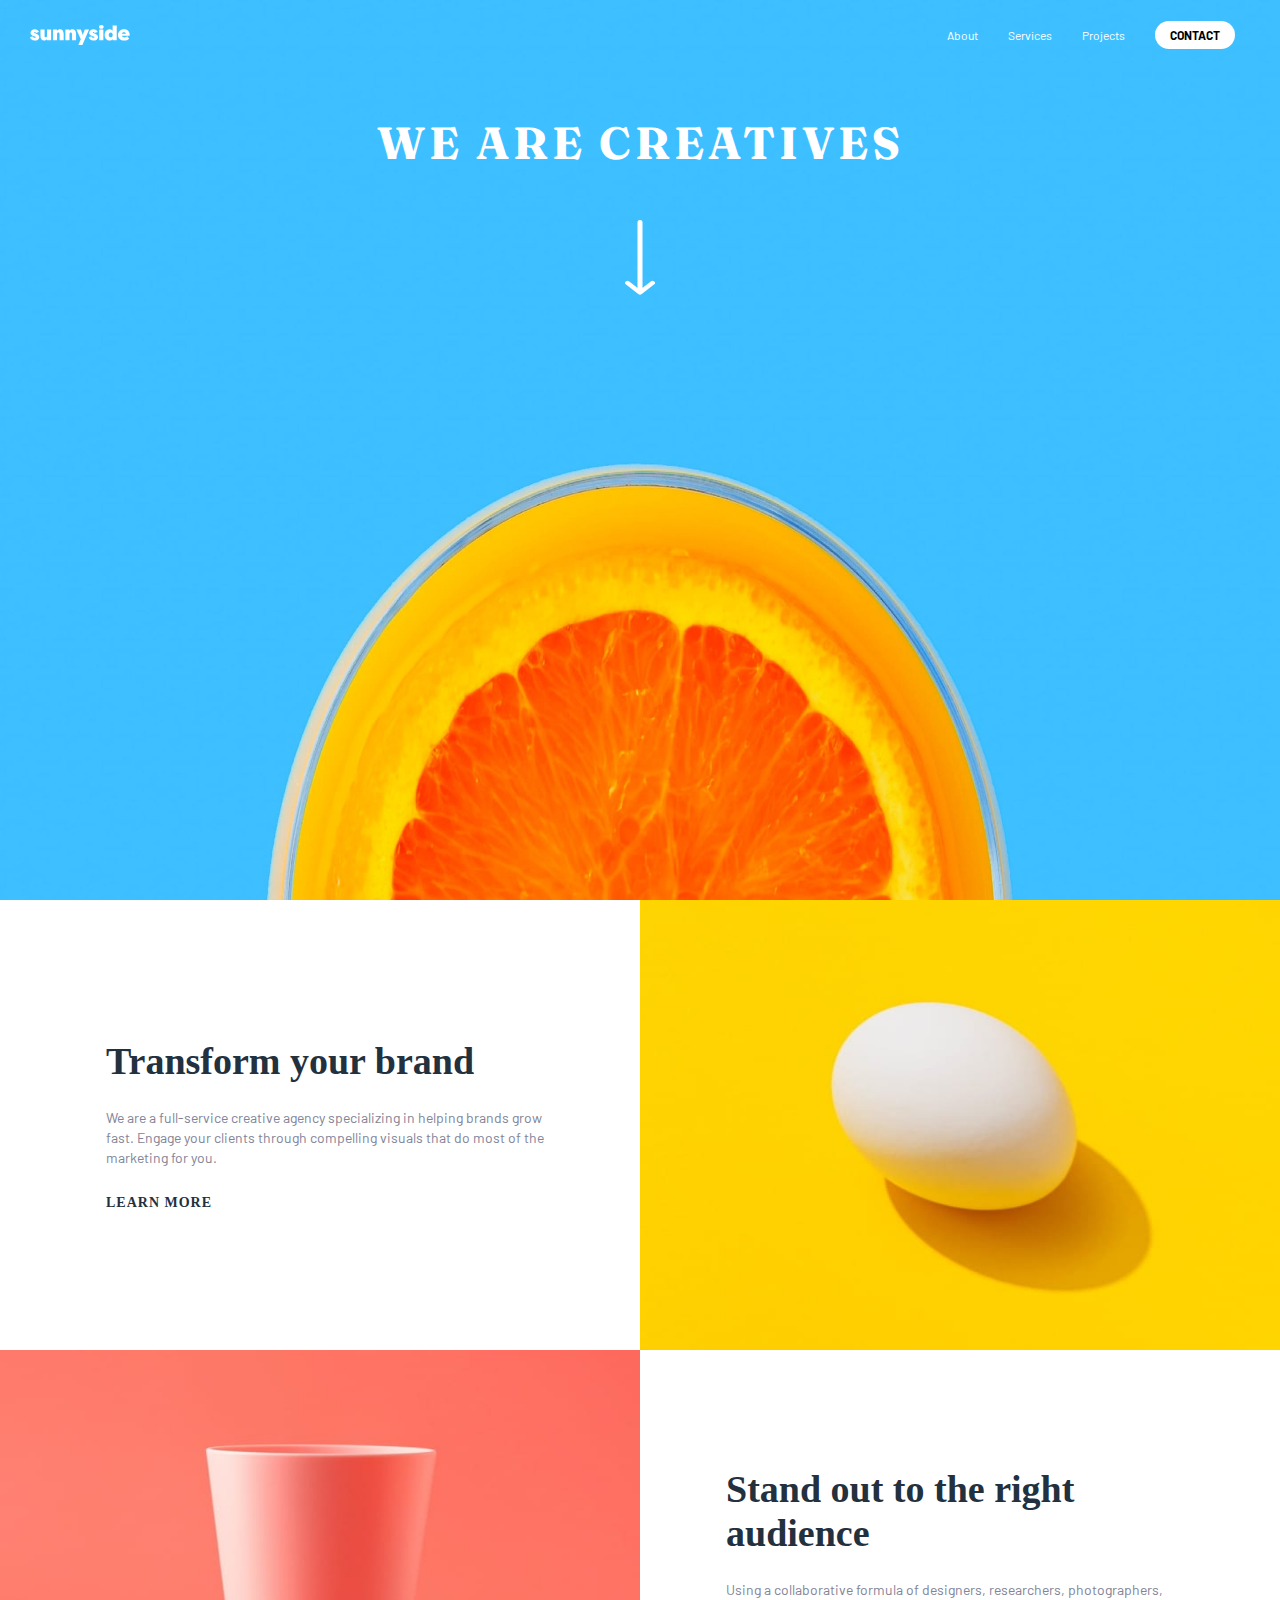
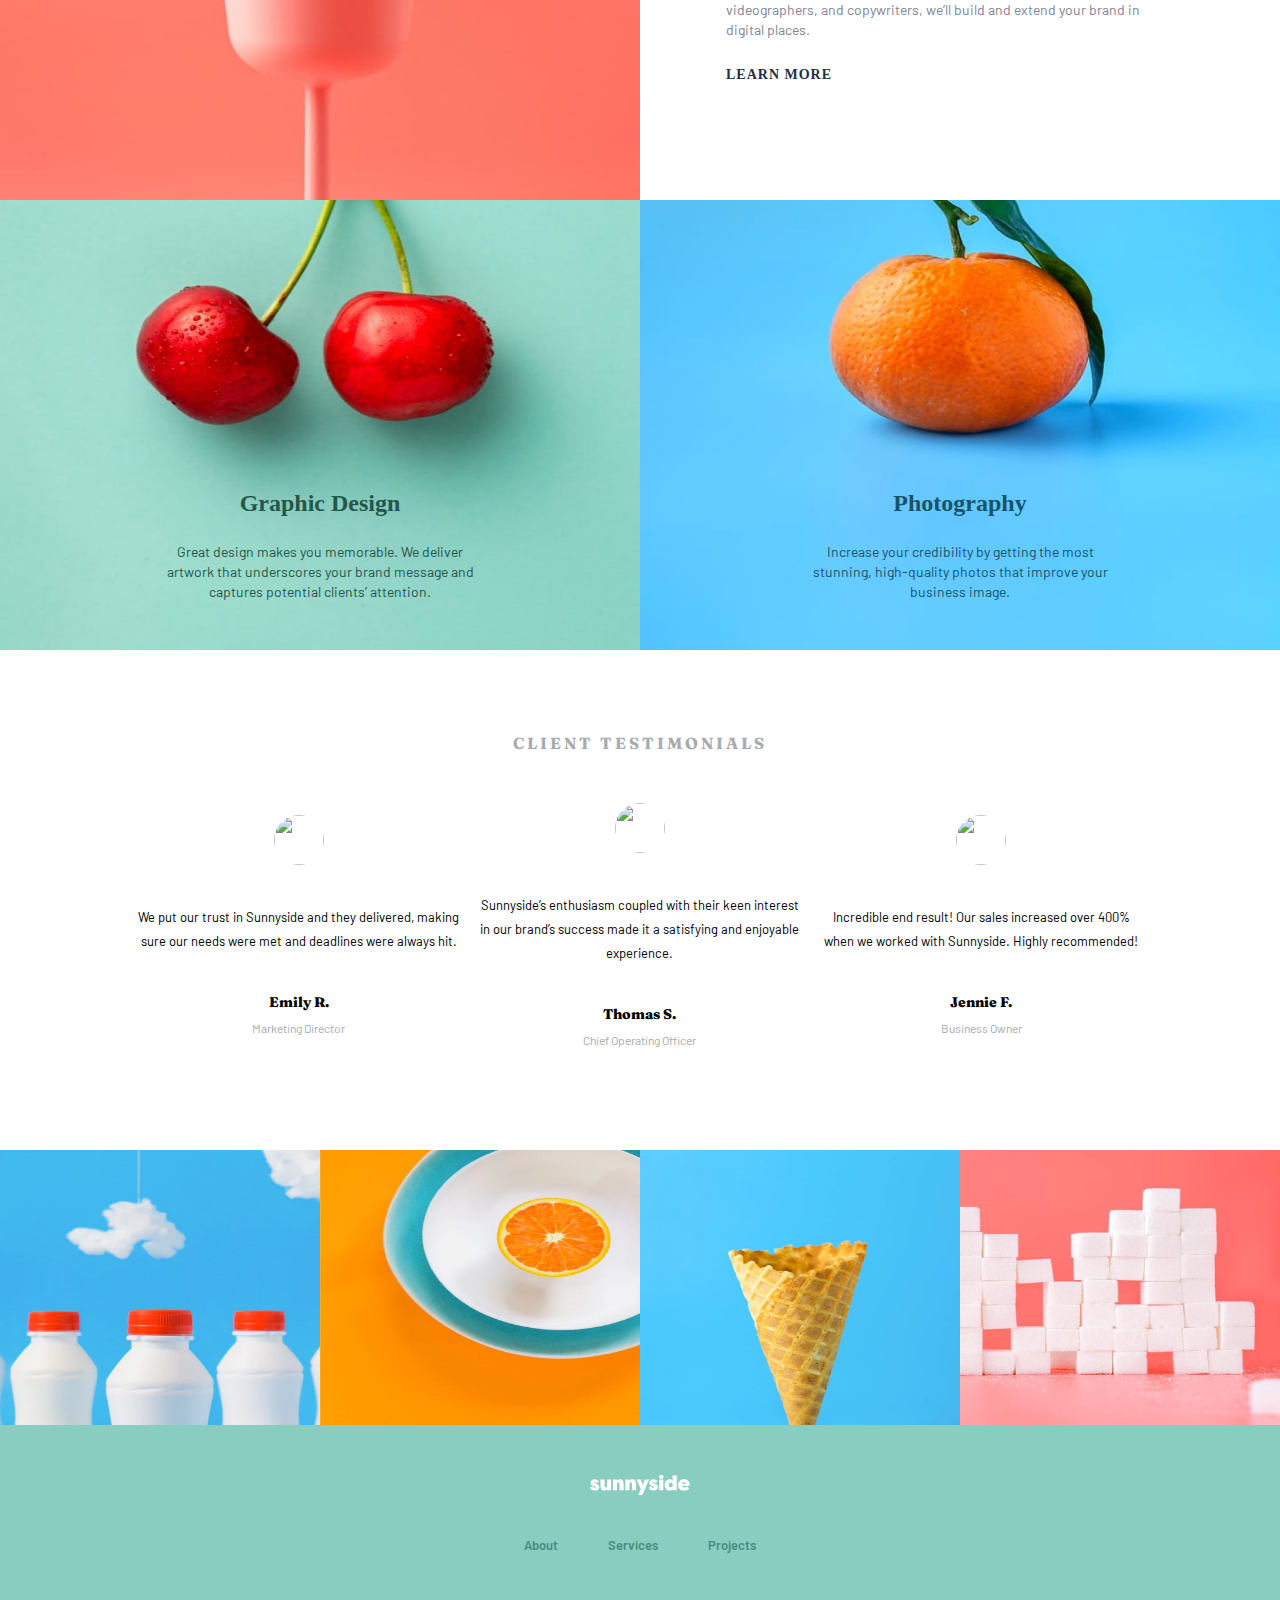
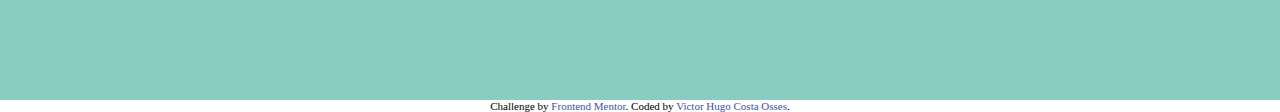
==== Projeto001/index.html @ dfcd403d "Inserindo projeto de treino" ====
<!DOCTYPE html>
<html lang="en">
<head>
  <meta charset="UTF-8">
  <meta name="viewport" content="width=device-width, initial-scale=1.0">

  <link rel="icon" type="image/png" sizes="32x32" href="./images/favicon-32x32.png">
  
  <!-- CSS -->
  <link rel="stylesheet" href="css/style.css">

  <!-- Google Fonts -->
  <link href="https://fonts.googleapis.com/css2?family=Barlow:wght@400&family=Fraunces:wght@600;700&display=swap" rel="stylesheet">

  <title>Frontend Mentor | Sunnyside agency landing page</title>

  <style>
    .attribution { font-size: 11px; text-align: center;}
    .attribution a { color: hsl(228, 45%, 44%); }
  </style>

</head>
<body>
  <header class="background-header">
      <menu>
        <a href="#" class="logo"></a>
        <ul>
          <li><a href="#">About</a></li>
          <li><a href="#">Services</a></li>
          <li><a href="#">Projects</a></li>
          <li><a href="#" class="contact"> Contact</a></li>
        </ul>
        <div class="hamburger"></div>
      </menu>
      <div class="header-text">
        <h2>We are creatives</h2>
        <div class="arrow-down"></div>
      </div>
  </header>
  
  <div class="conteudo">
    <section class="first-section">
      <div class="content-text">
        <div>
          <h3>Transform your brand</h3>
          <p class="mg-top-bottom"> We are a full-service creative agency specializing in helping brands grow fast. 
            Engage your clients through compelling visuals that do most of the marketing for you.</p>
          <a href="#">Learn more</a>
        </div>
      </div>
      <div class="egg"></div>
    </section>

    <section class="second-section">
      <div class="stand-out"></div>
      <div class="content-text mg-right">
        <div>
          <h3>Stand out to the right audience</h3>
          <p class="mg-top-bottom">Using a collaborative formula of designers, researchers, photographers, videographers, and copywriters, we’ll build and extend your brand in digital places. </p>
          <a href="#">Learn more</a>
        </div>
      </div>
    </section>

    <section class="third-section">
      <div class="graphic-design">
        <div class="content-box">
          <div class="content-bottom">
            <h3>Graphic Design</h3>
            <p>Great design makes you memorable. We deliver artwork that underscores your brand message and captures potential clients’ attention.</p>
          </div>
        </div>
      </div>
  
      <div class="photography">
        <div class="content-box">
          <div class="content-bottom">
            <h3>Photography</h3>
            <p>Increase your credibility by getting the most stunning, high-quality photos that improve your business image.</p>
          </div>
        </div>
      </div>
    </section>

    <section class="client-testimonials">
      <div class="content">
          <header>
            <h2>Client testimonials</h2>
          </header>
          <div class="cards">
            <div class="card">
              <img src="../images/image-emily.jpg" alt="">
              <p>We put our trust in Sunnyside and they delivered, making sure our needs were met and deadlines were always hit.</p>
              <span class="name">Emily R.</span>
              <span class="profi">Marketing Director</span>
            </div>
            <div class="card">
              <img src="../images/image-thomas.jpg"  alt="">
              <p>Sunnyside’s enthusiasm coupled with their keen interest in our brand’s success made it a satisfying and enjoyable experience.</p>
              <span class="name">Thomas S.</span>
              <span class="profi">Chief Operating Officer</span>
            </div>
            <div class="card">
              <img src="../images/image-jennie.jpg"  alt="">
              <p>Incredible end result! Our sales increased over 400% when we worked with Sunnyside. Highly recommended!</p>
              <span class="name">Jennie F.</span>
              <span class="profi">Business Owner</span>
            </div>
          </div>
      </div>
    </section>
  </div>

  <footer>
    <div class="images-footer">
      <div>
        <div id="milkbottles" class="img-footer"></div>
        <div id="orange" class="img-footer"></div>
      </div>
      <div>
        <div id="cone" class="img-footer"></div>
        <div id="sugarcubes" class="img-footer"></div>
      </div>
    </div>
    <div class="footer-links">
      <div class="content-footer">
        <a href="#" class="logo"></a>

        <ul class="links">
          <li><a href="#">About</a></li>
          <li><a href="#">Services</a></li>
          <li><a href="#">Projects</a></li>
        </ul>

        <ul class="midia-links">
          <li><a href="#"><img src="../images/icon-facebook.svg" alt="" srcset=""></a></li>
          <li><a href="#"><img src="../images/icon-instagram.svg" alt="" srcset=""></a></li>
          <li><a href="#"><img src="../images/icon-twitter.svg" alt="" srcset=""></a></li>
          <li><a href="#"><img src="../images/icon-pinterest.svg" alt="" srcset=""></a></li>
        </ul>
      </div>
    </div>
  </footer>

  <div class="attribution">
    Challenge by <a href="https://www.frontendmentor.io?ref=challenge" target="_blank">Frontend Mentor</a>. 
    Coded by <a href="#">Victor Hugo Costa Osses</a>.
  </div>
</body>
</html>
---- Projeto001/css/style.css ----
* {
  padding: 0px;
  margin: 0px;
  box-sizing: border-box;
  text-decoration: none;
}

body header.background-header {
  background-size: contain;
  background-repeat: no-repeat;
  width: 100%;
  height: 100%;
  background-size: 100% 100%;
  height: 100vh;
  min-height: 400px;
  background-color: #3dbeff;
  background-image: url("../images/desktop/image-header.jpg");
}
@media screen and (max-width: 576px) {
  body header.background-header {
    background-image: url("../images/mobile/image-header.jpg");
    min-height: 400px;
    height: 100vh;
  }
}
body header.background-header menu {
  display: flex;
  align-items: center;
  justify-content: center;
  justify-content: space-between;
  width: 100%;
  height: 50px;
  padding: 20px 30px 0px 30px;
}
body header.background-header menu a.logo {
  background-size: contain;
  background-repeat: no-repeat;
  width: 100%;
  height: 100%;
  background-size: 100% 100%;
  width: 100px;
  height: 20px;
  background-image: url("../images/logo.svg");
}
body header.background-header menu ul {
  display: flex;
  align-items: center;
  justify-content: center;
  list-style: none;
}
@media screen and (max-width: 576px) {
  body header.background-header menu ul {
    display: none;
  }
}
body header.background-header menu ul li {
  margin: 0px 15px 0px 15px;
}
body header.background-header menu ul li a {
  color: white;
  font-family: "Barlow", sans-serif;
  font-size: 12px;
}
body header.background-header menu ul li a.contact {
  color: white;
  font-family: "Barlow", sans-serif;
  font-size: 12px;
  color: black;
  background: white;
  border-radius: 15px;
  padding: 7px 15px 7px 15px;
  text-transform: uppercase;
  font-weight: 700;
}
body header.background-header menu div.hamburger {
  background-size: contain;
  background-repeat: no-repeat;
  width: 100%;
  height: 100%;
  background-size: 100% 100%;
  background-image: url("../images/icon-hamburger.svg");
  width: 20px;
  height: 20px;
  display: none;
  cursor: pointer;
}
@media screen and (max-width: 576px) {
  body header.background-header menu div.hamburger {
    display: block;
  }
}
body header.background-header div.header-text {
  display: flex;
  align-items: center;
  justify-content: center;
  flex-direction: column;
}
body header.background-header div.header-text h2 {
  font-family: "Fraunces", sans-serif;
  font-size: 45px;
  color: white;
  text-transform: uppercase;
  letter-spacing: 4px;
  margin-top: 65px;
  text-align: center;
}
@media screen and (min-width: 577px) and (max-width: 768px) {
  body header.background-header div.header-text h2 {
    width: 50%;
    font-size: 40px;
    margin-top: 60px;
  }
}
@media screen and (max-width: 576px) {
  body header.background-header div.header-text h2 {
    padding: 0px 20px 0px 20px;
  }
}
body header.background-header div.header-text div.arrow-down {
  background-size: contain;
  background-repeat: no-repeat;
  width: 100%;
  height: 100%;
  background-size: 100% 100%;
  display: flex;
  align-items: center;
  justify-content: center;
  background-image: url("../images/icon-arrow-down.svg");
  width: 30px;
  height: 75px;
  margin: 50px 0px 0px 0px;
}
@media screen and (min-width: 577px) and (max-width: 768px) {
  body header.background-header div.header-text div.arrow-down {
    width: 35px;
    margin: 30px 0px 0px 0px;
  }
}
@media screen and (max-width: 576px) {
  body header.background-header div.header-text div.arrow-down {
    width: 35px;
    height: 90px;
    margin: 35px 0px 0px 0px;
  }
}
body div.conteudo section {
  display: flex;
  align-items: center;
  justify-content: center;
  flex-direction: row;
  justify-content: space-between;
  height: 450px;
}
@media screen and (max-width: 576px) {
  body div.conteudo section {
    height: 700px;
    text-align: center;
  }
}
@media screen and (max-width: 576px) {
  body div.conteudo section.first-section {
    flex-direction: column-reverse;
  }
}
@media screen and (max-width: 576px) {
  body div.conteudo section.second-section {
    flex-direction: column;
  }
}
@media screen and (max-width: 576px) {
  body div.conteudo section.third-section {
    flex-direction: column;
    height: 900px;
  }
}
@media screen and (min-width: 577px) and (max-width: 768px) {
  body div.conteudo section.third-section {
    height: 500px;
  }
}
body div.conteudo section div.egg {
  background-size: contain;
  background-repeat: no-repeat;
  width: 100%;
  height: 100%;
  background-size: 100% 100%;
  background-image: url("../images/desktop/image-transform.jpg");
}
@media screen and (max-width: 576px) {
  body div.conteudo section div.egg {
    height: 500px;
    background-image: url("../images/mobile/image-transform.jpg");
  }
}
body div.conteudo section div.stand-out {
  display: flex;
  align-items: center;
  justify-content: center;
  background-size: contain;
  background-repeat: no-repeat;
  width: 100%;
  height: 100%;
  background-size: 100% 100%;
  background-image: url("../images/desktop/image-stand-out.jpg");
}
@media screen and (max-width: 576px) {
  body div.conteudo section div.stand-out {
    height: 500px;
    background-image: url("../images/mobile/image-stand-out.jpg");
  }
}
body div.conteudo section div.photography {
  display: flex;
  align-items: center;
  justify-content: center;
  background-size: contain;
  background-repeat: no-repeat;
  width: 100%;
  height: 100%;
  background-size: 100% 100%;
  background-image: url("../images/desktop/image-photography.jpg");
}
@media screen and (max-width: 576px) {
  body div.conteudo section div.photography {
    height: 700px;
    background-image: url("../images/mobile/image-photography.jpg");
  }
}
body div.conteudo section div.photography p {
  color: #19536b;
}
body div.conteudo section div.photography h3 {
  color: #19536b;
}
body div.conteudo section div.graphic-design {
  background-size: contain;
  background-repeat: no-repeat;
  width: 100%;
  height: 100%;
  background-size: 100% 100%;
  display: flex;
  align-items: center;
  justify-content: center;
  background-image: url("../images/desktop/image-graphic-design.jpg");
}
@media screen and (max-width: 576px) {
  body div.conteudo section div.graphic-design {
    height: 700px;
    background-image: url("../images/mobile/image-graphic-design.jpg");
  }
}
body div.conteudo section div.graphic-design p {
  color: #25564b;
}
body div.conteudo section div.graphic-design h3 {
  color: #25564b;
}
body div.conteudo section div.content-box {
  position: relative;
  display: flex;
  flex-direction: column;
  text-align: center;
  width: 50%;
  height: 100%;
}
@media screen and (max-width: 576px) {
  body div.conteudo section div.content-box {
    width: 80%;
  }
}
@media screen and (min-width: 577px) and (max-width: 768px) {
  body div.conteudo section div.content-box {
    width: 70%;
  }
}
@media screen and (min-width: 769px) and (max-width: 992px) {
  body div.conteudo section div.content-box {
    width: 80%;
  }
}
body div.conteudo section div.content-box div.content-bottom {
  position: absolute;
  bottom: 0;
  transform: translateY(-40px);
  height: 120px;
  min-height: auto;
}
body div.conteudo section div.content-box div.content-bottom h3 {
  font-size: 24px;
}
@media screen and (max-width: 576px) {
  body div.conteudo section div.content-box div.content-bottom h3 {
    font-size: 32px;
  }
}
body div.conteudo section div.content-box div.content-bottom p {
  font-size: 14px;
  line-height: 20px;
  font-family: "Barlow", sans-serif;
  margin-top: 25px;
}
@media screen and (max-width: 576px) {
  body div.conteudo section div.content-box div.content-bottom p {
    font-size: 16px;
  }
}
body div.conteudo section.client-testimonials {
  height: auto;
  min-height: 500px;
  justify-content: center;
  padding: 50px 0px 50px 0px;
}
@media screen and (min-width: 769px) and (max-width: 992px) {
  body div.conteudo section.client-testimonials {
    padding: 80px 0px 80px 0px;
  }
}
@media screen and (min-width: 577px) and (max-width: 768px) {
  body div.conteudo section.client-testimonials {
    padding: 80px 0px 80px 0px;
  }
}
@media screen and (max-width: 576px) {
  body div.conteudo section.client-testimonials {
    padding: 80px 0px 80px 0px;
  }
}
body div.conteudo section.client-testimonials div.content {
  position: relative;
  height: 100%;
  width: 80%;
  text-align: center;
}
body div.conteudo section.client-testimonials div.content header h2 {
  text-transform: uppercase;
  font-family: "Fraunces", sans-serif;
  letter-spacing: 3px;
  font-size: 16px;
  height: 100%;
  color: #a7abae;
  transform: translateY(-20px);
}
body div.conteudo section.client-testimonials div.content div.cards {
  width: 100%;
  height: 100%;
  display: flex;
  flex-direction: row;
  flex-wrap: wrap;
  justify-content: center;
  align-items: center;
  margin-top: 30px;
}
body div.conteudo section.client-testimonials div.content div.cards div.card {
  display: flex;
  align-items: center;
  justify-content: center;
  flex-direction: column;
  width: 33.333%;
  height: 88%;
}
@media screen and (min-width: 769px) and (max-width: 992px) {
  body div.conteudo section.client-testimonials div.content div.cards div.card {
    width: 50%;
    padding-bottom: 30px;
  }
}
@media screen and (min-width: 577px) and (max-width: 768px) {
  body div.conteudo section.client-testimonials div.content div.cards div.card {
    width: 75%;
    padding-bottom: 40px;
  }
}
@media screen and (max-width: 576px) {
  body div.conteudo section.client-testimonials div.content div.cards div.card {
    width: 90%;
    padding-bottom: 50px;
  }
}
body div.conteudo section.client-testimonials div.content div.cards img {
  width: 50px;
  height: 50px;
  border-radius: 50%;
}
body div.conteudo section.client-testimonials div.content div.cards p {
  margin: 40px 0px 40px 0px;
  padding: 0px 10px 0px 10px;
  font-family: "Barlow", sans-serif;
  font-size: 13px;
  line-height: 1.5rem;
}
body div.conteudo section.client-testimonials div.content div.cards span.name {
  font-size: 14px;
  font-family: "Fraunces", sans-serif;
  font-weight: 800;
  margin-bottom: 10px;
}
body div.conteudo section.client-testimonials div.content div.cards span.profi {
  font-size: 12px;
  font-family: "Barlow", sans-serif;
  color: #a7abae;
}
body div.conteudo div.content-text {
  display: flex;
  align-items: center;
  justify-content: center;
  width: 100%;
  height: 100%;
}
body div.conteudo div.content-text.mg-right {
  transform: translateX(-20px);
}
@media screen and (max-width: 576px) {
  body div.conteudo div.content-text.mg-right {
    transform: translateX(0px);
  }
}
body div.conteudo div.content-text div {
  transform: translateX(10px);
  width: 70%;
}
@media screen and (max-width: 576px) {
  body div.conteudo div.content-text div {
    width: 80%;
    transform: translateX(0px);
  }
}
body div.conteudo div.content-text div h3 {
  font-size: 38px;
  color: #23303e;
  font-weight: 900;
}
body div.conteudo div.content-text div p {
  font-size: 14px;
  font-family: "Barlow", sans-serif;
  color: #818498;
  line-height: 20px;
  margin-top: 25px;
  margin-bottom: 25px;
}
@media screen and (max-width: 576px) {
  body div.conteudo div.content-text div p {
    font-size: 16px;
  }
}
body div.conteudo div.content-text div a {
  width: 107px;
  text-transform: uppercase;
  color: #23303e;
  font-size: 14px;
  font-weight: 700;
  letter-spacing: 1px;
}
body footer {
  width: 100%;
  height: auto;
  min-height: 550px;
  background: gray;
}
body footer div.images-footer {
  display: flex;
  flex-direction: row;
  justify-content: space-between;
  width: 100%;
  height: 275px;
}
@media screen and (max-width: 576px) {
  body footer div.images-footer {
    height: 300px;
    flex-direction: column;
  }
}
body footer div.images-footer div.img-footer {
  width: 100%;
  height: 100%;
  background-size: 100% 100%;
  background-repeat: no-repeat;
  width: 50%;
  height: 100%;
}
body footer div.images-footer div {
  display: flex;
  flex-direction: row;
  width: 100%;
  height: 100%;
}
body footer div.images-footer div#milkbottles {
  background-image: url("../images/desktop/image-gallery-milkbottles.jpg");
}
@media screen and (min-width: 577px) and (max-width: 768px) {
  body footer div.images-footer div#milkbottles {
    background-image: url("../images/mobile/image-gallery-milkbottles.jpg");
  }
}
@media screen and (max-width: 576px) {
  body footer div.images-footer div#milkbottles {
    background-image: url("../images/mobile/image-gallery-milkbottles.jpg");
  }
}
body footer div.images-footer div#orange {
  background-image: url("../images/desktop/image-gallery-orange.jpg");
}
@media screen and (min-width: 577px) and (max-width: 768px) {
  body footer div.images-footer div#orange {
    background-image: url("../images/mobile/image-gallery-orange.jpg");
  }
}
@media screen and (max-width: 576px) {
  body footer div.images-footer div#orange {
    background-image: url("../images/mobile/image-gallery-orange.jpg");
  }
}
body footer div.images-footer div#cone {
  background-image: url("../images/desktop/image-gallery-cone.jpg");
}
@media screen and (min-width: 577px) and (max-width: 768px) {
  body footer div.images-footer div#cone {
    background-image: url("../images/mobile/image-gallery-cone.jpg");
  }
}
@media screen and (max-width: 576px) {
  body footer div.images-footer div#cone {
    background-image: url("../images/mobile/image-gallery-cone.jpg");
  }
}
body footer div.images-footer div#sugarcubes {
  background-image: url("../images/desktop/image-gallery-sugarcubes.jpg");
}
@media screen and (min-width: 577px) and (max-width: 768px) {
  body footer div.images-footer div#sugarcubes {
    background-image: url("../images/mobile/image-gallery-sugar-cubes.jpg");
  }
}
@media screen and (max-width: 576px) {
  body footer div.images-footer div#sugarcubes {
    background-image: url("../images/mobile/image-gallery-sugar-cubes.jpg");
  }
}
body footer div.footer-links {
  display: flex;
  align-items: center;
  justify-content: center;
  width: 100%;
  height: 275px;
  background-color: #88cdc0;
}
body footer div.footer-links div.content-footer {
  display: flex;
  align-items: center;
  justify-content: center;
  padding: 30px 0px 30px 0px;
  flex-direction: column;
  height: 100%;
  width: 300px;
  text-align: center;
}
body footer div.footer-links div a.logo {
  background-size: contain;
  background-repeat: no-repeat;
  width: 100%;
  height: 100%;
  background-size: 100% 100%;
  width: 100px;
  height: 20px;
  background-image: url("../images/logo.svg");
  transform: translateY(20px);
}
body footer div.footer-links div ul {
  display: flex;
  align-items: center;
  justify-content: center;
  width: 100%;
  list-style: none;
}
body footer div.footer-links div ul.links {
  margin: auto 0px auto 0px;
  transform: translateY(-20px);
}
body footer div.footer-links div ul.links li {
  margin: 0px 25px 0px 25px;
  font-family: "Barlow", sans-serif;
  color: #458c7e;
}
body footer div.footer-links div ul.links li a {
  text-decoration: none;
  color: #458c7e;
  font-size: 13px;
  font-weight: 600;
}
body footer div.footer-links div ul.midia-links {
  transform: translateY(-20px);
}
body footer div.footer-links div ul.midia-links li {
  margin: 0px 10px 0px 10px;
}
body footer div.footer-links div ul.midia-links li a {
  color: #458c7e;
}

/*# sourceMappingURL=style.css.map */
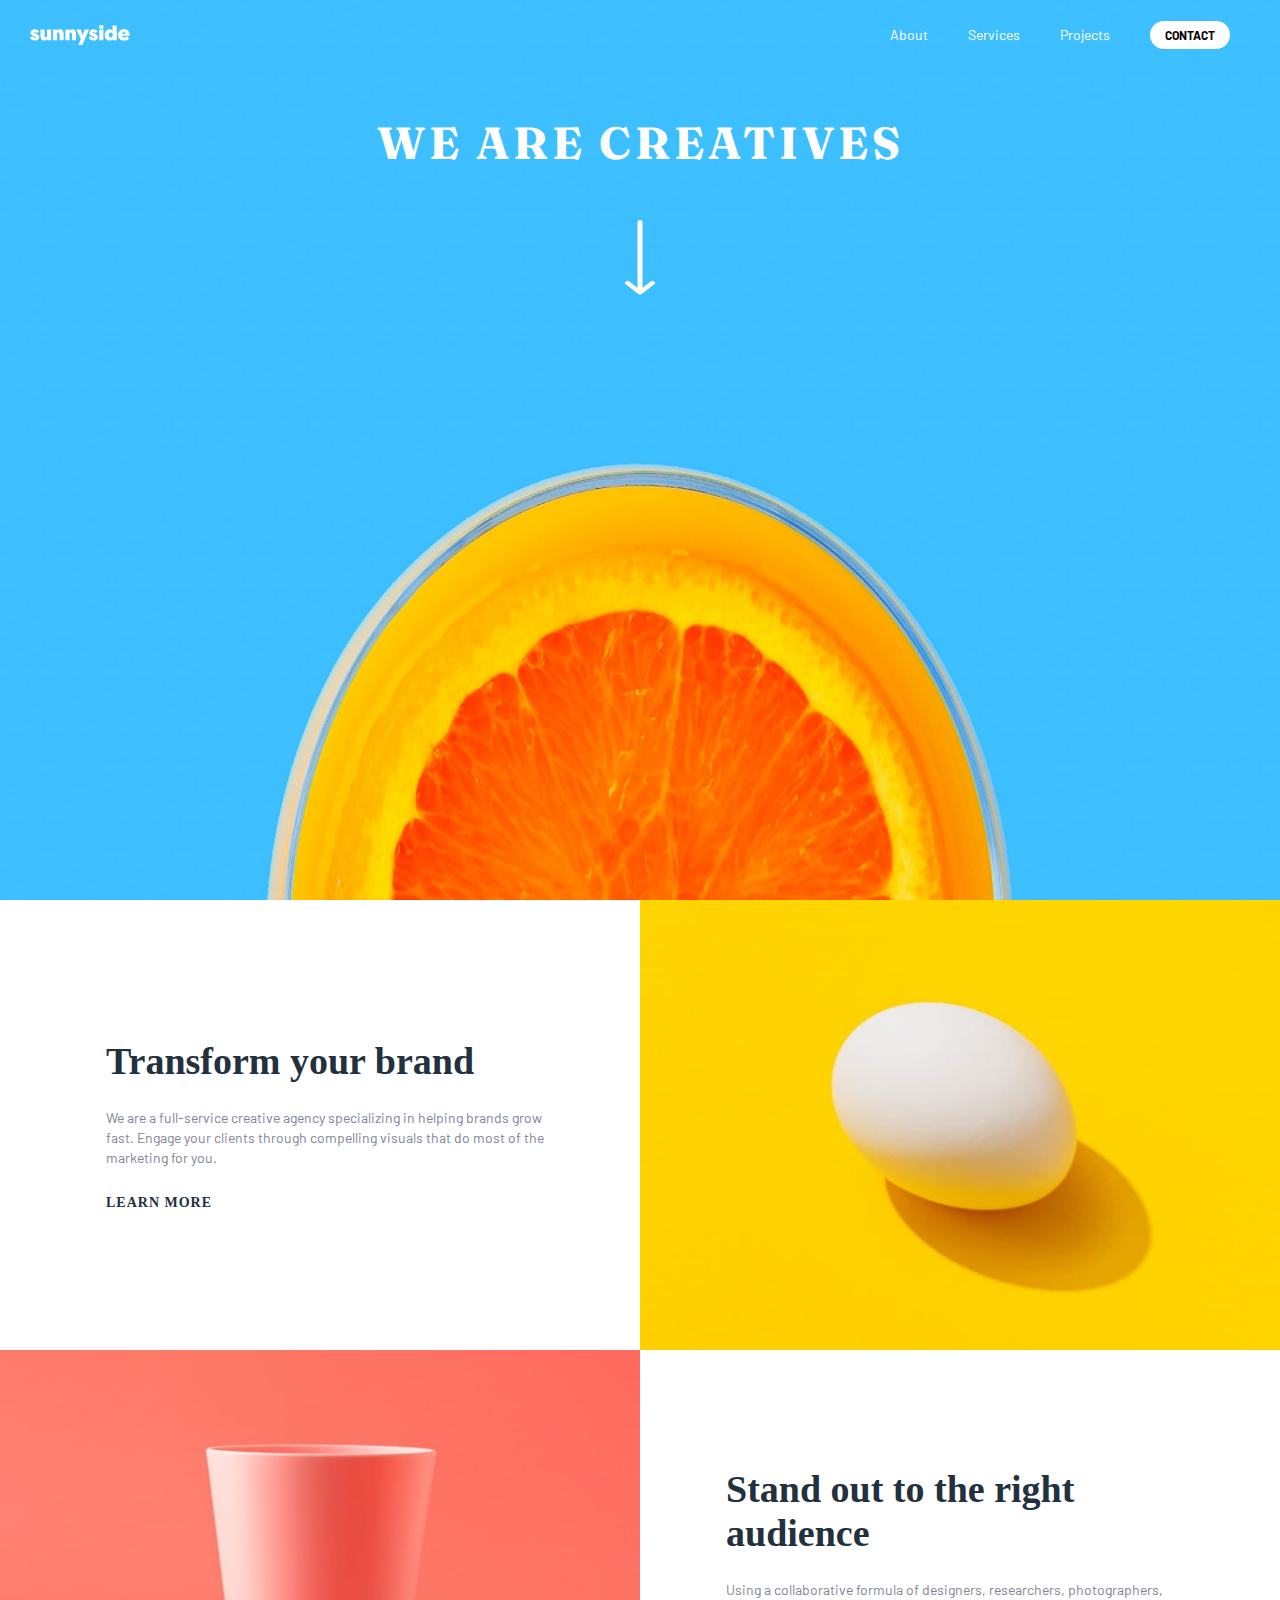
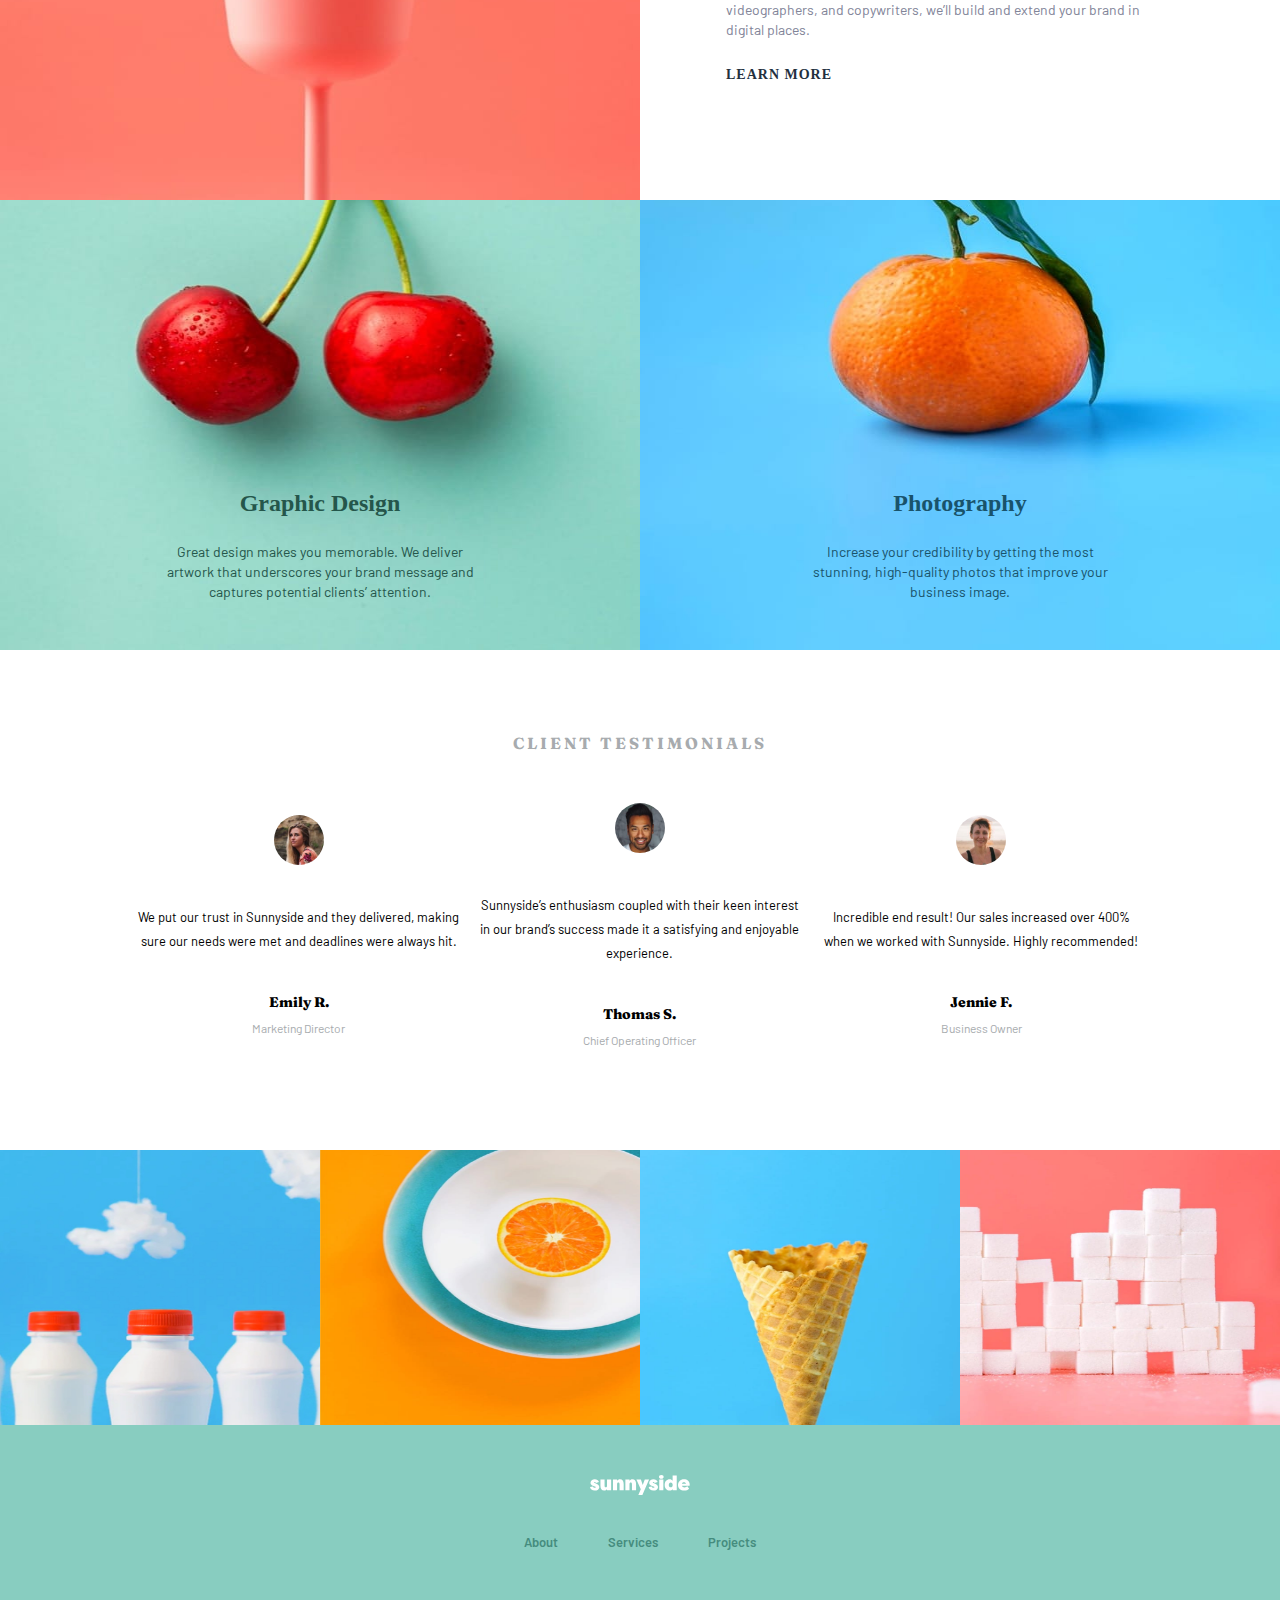
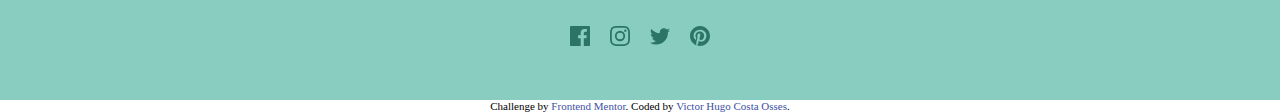
==== commit e1aedbe2: "Aplicando alterações no Projeto001 e adicionando novo projeto" ====
--- a/Projeto001/index.html
+++ b/Projeto001/index.html
@@ -89,19 +89,19 @@
           </header>
           <div class="cards">
             <div class="card">
-              <img src="../images/image-emily.jpg" alt="">
+              <img src="images/image-emily.jpg" alt="">
               <p>We put our trust in Sunnyside and they delivered, making sure our needs were met and deadlines were always hit.</p>
               <span class="name">Emily R.</span>
               <span class="profi">Marketing Director</span>
             </div>
             <div class="card">
-              <img src="../images/image-thomas.jpg"  alt="">
+              <img src="images/image-thomas.jpg"  alt="">
               <p>Sunnyside’s enthusiasm coupled with their keen interest in our brand’s success made it a satisfying and enjoyable experience.</p>
               <span class="name">Thomas S.</span>
               <span class="profi">Chief Operating Officer</span>
             </div>
             <div class="card">
-              <img src="../images/image-jennie.jpg"  alt="">
+              <img src="images/image-jennie.jpg"  alt="">
               <p>Incredible end result! Our sales increased over 400% when we worked with Sunnyside. Highly recommended!</p>
               <span class="name">Jennie F.</span>
               <span class="profi">Business Owner</span>
@@ -133,10 +133,10 @@
         </ul>
 
         <ul class="midia-links">
-          <li><a href="#"><img src="../images/icon-facebook.svg" alt="" srcset=""></a></li>
-          <li><a href="#"><img src="../images/icon-instagram.svg" alt="" srcset=""></a></li>
-          <li><a href="#"><img src="../images/icon-twitter.svg" alt="" srcset=""></a></li>
-          <li><a href="#"><img src="../images/icon-pinterest.svg" alt="" srcset=""></a></li>
+          <li><a href="#"><img src="images/icon-facebook.svg" alt="" srcset=""></a></li>
+          <li><a href="#"><img src="images/icon-instagram.svg" alt="" srcset=""></a></li>
+          <li><a href="#"><img src="images/icon-twitter.svg" alt="" srcset=""></a></li>
+          <li><a href="#"><img src="images/icon-pinterest.svg" alt="" srcset=""></a></li>
         </ul>
       </div>
     </div>
--- a/Projeto001/css/style.css
+++ b/Projeto001/css/style.css
@@ -29,6 +29,7 @@
   justify-content: center;
   justify-content: space-between;
   width: 100%;
+  margin: 0 auto;
   height: 50px;
   padding: 20px 30px 0px 30px;
 }
@@ -54,12 +55,12 @@
   }
 }
 body header.background-header menu ul li {
-  margin: 0px 15px 0px 15px;
+  margin: 0px 20px 0px 20px;
 }
 body header.background-header menu ul li a {
   color: white;
   font-family: "Barlow", sans-serif;
-  font-size: 12px;
+  font-size: 14px;
 }
 body header.background-header menu ul li a.contact {
   color: white;
